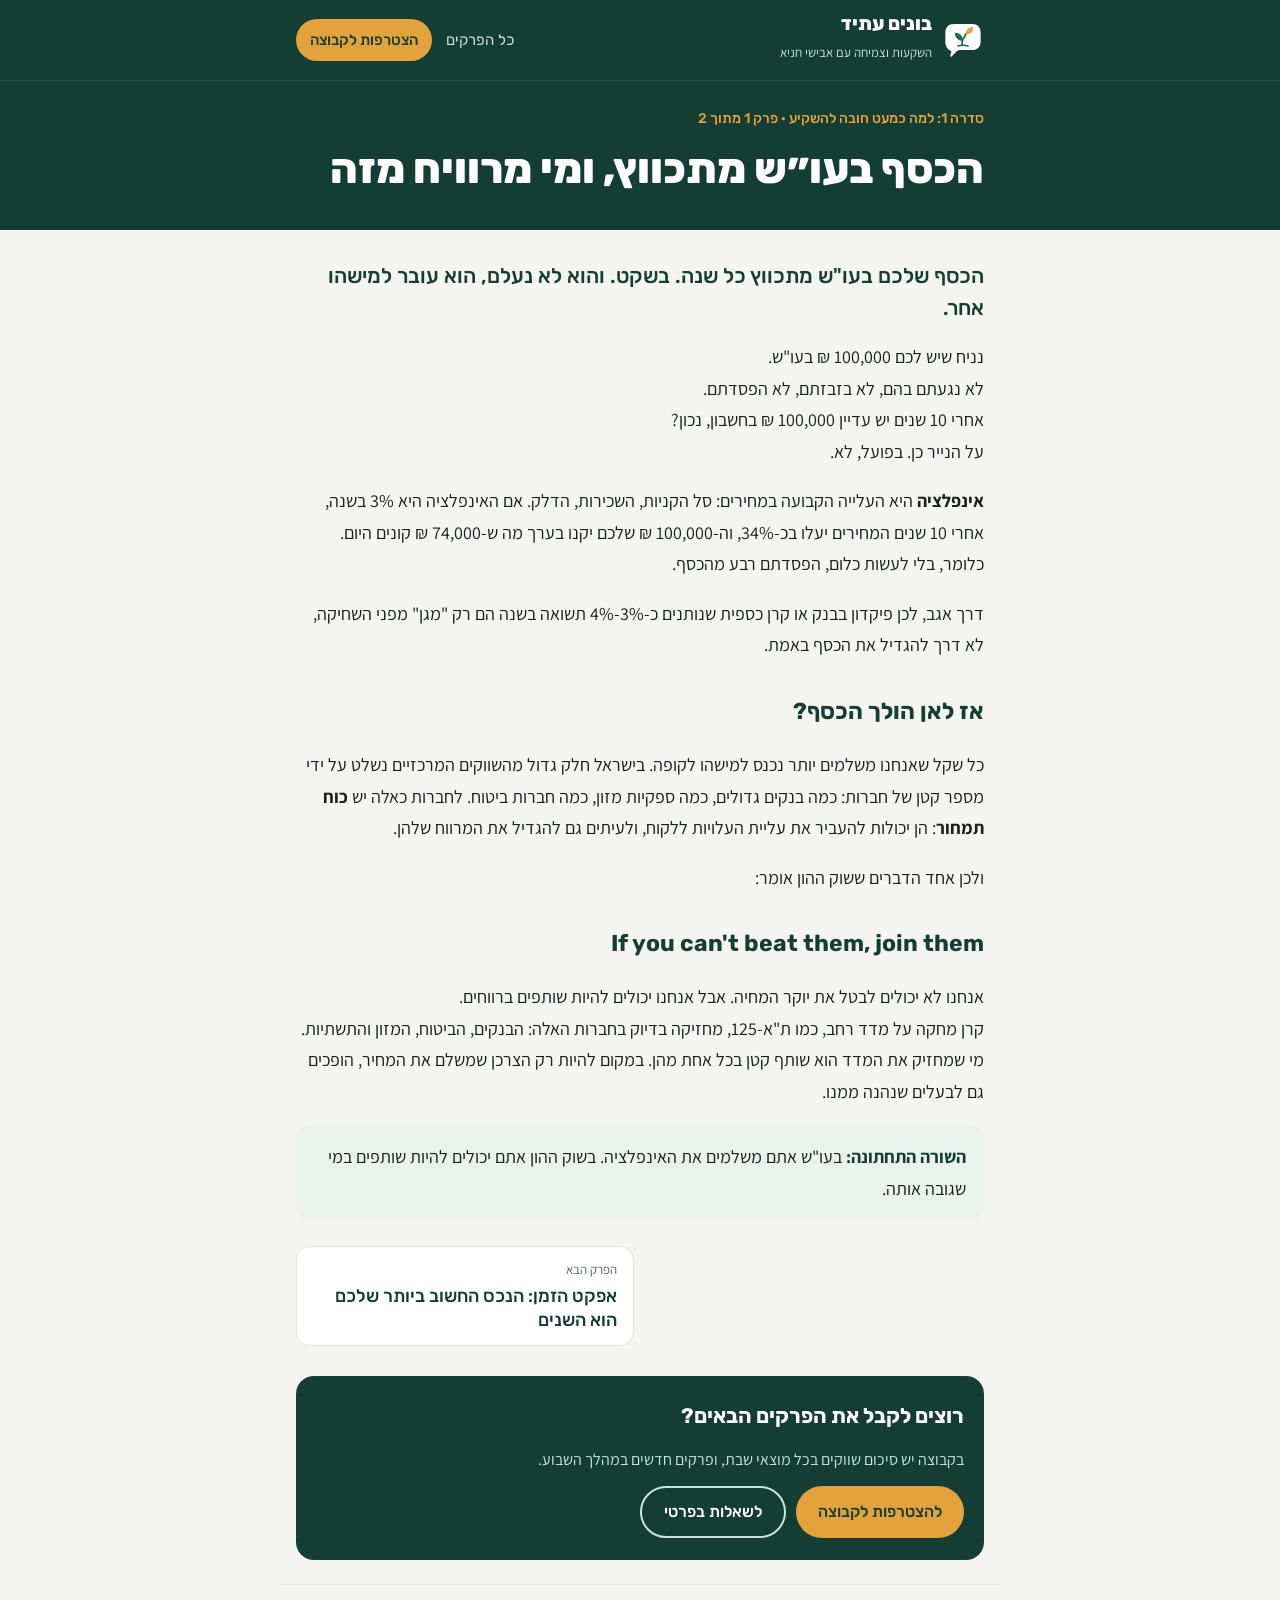
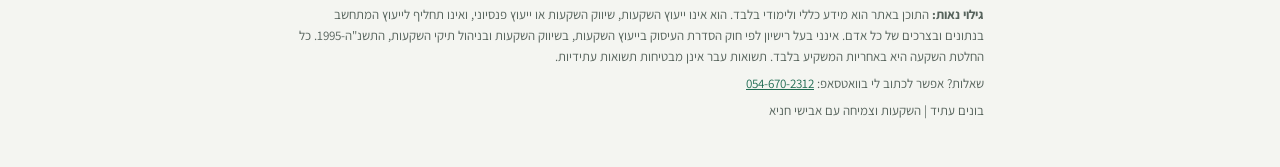
==== posts/1-1.html @ bbe0c1d7 "אתר בונים עתיד: דף בית, 5 סדרות ו-5 פרקים ראשונים Co-Authored-By: Claude Opus 5.5 <noreply@anthropic" ====
<!doctype html>
<html lang="he" dir="rtl">
<head>
<meta charset="utf-8">
<meta name="viewport" content="width=device-width, initial-scale=1">
<title>הכסף בעו״ש מתכווץ, ומי מרוויח מזה | בונים עתיד</title>
<meta name="description" content="כסף שיושב בעו״ש לא שומר על הערך שלו. לאן הוא הולך, ומה הזמן יכול לעשות לו.">
<meta property="og:title" content="הכסף בעו״ש מתכווץ, ומי מרוויח מזה | בונים עתיד">
<meta property="og:description" content="כסף שיושב בעו״ש לא שומר על הערך שלו. לאן הוא הולך, ומה הזמן יכול לעשות לו.">
<link rel="icon" href="../assets/logo.svg" type="image/svg+xml">
<link rel="preconnect" href="https://fonts.googleapis.com">
<link rel="preconnect" href="https://fonts.gstatic.com" crossorigin>
<link rel="stylesheet" href="https://fonts.googleapis.com/css2?family=Rubik:wght@500;700;800&family=Assistant:wght@400;600;700&display=swap">
<link rel="stylesheet" href="../assets/style.css">
</head>
<body>
<header class="site">
  <div class="wrap bar">
    <a class="brand" href="../index.html"><svg class="logo" viewBox="0 0 100 100" aria-hidden="true"><path d="M28 12 H72 C84 12 92 20 92 32 V54 C92 66 84 74 72 74 H44 C40 74 36.5 75.5 33.5 78.5 L23 89 C21.5 90.5 19 89.2 19.6 87.2 L22.5 76.5 C13.5 73.5 8 65 8 54 V32 C8 20 16 12 28 12 Z" fill="#FFFFFF"/><path d="M48.5 63 C47 55 48.5 49 52.5 44 C55 41 56.3 38.5 56.5 35.5" stroke="#1F6B52" stroke-width="4.2" stroke-linecap="round" fill="none"/><path d="M38 64.5 Q50 60.5 62 64.5" stroke="#1F6B52" stroke-width="3.6" stroke-linecap="round" fill="none"/><path d="M49.6 52.5 C44 52.5 36.5 50 32.6 42.5 C30.8 39 30.4 35.5 31.2 32.6 C38 32.4 44.6 35.6 47.9 42 C49.4 45 49.9 48.6 49.6 52.5 Z" fill="#1F6B52"/><path d="M56.4 36.4 C56 30.2 58.8 24.4 64.6 21.2 C67.8 19.5 71.4 18.9 74.2 19.4 C74.7 24.2 73.2 29.2 69.2 32.6 C65.6 35.6 61 36.8 56.4 36.4 Z" fill="#E3A23B"/></svg><span><b>בונים עתיד</b><small>השקעות וצמיחה עם אבישי חניא</small></span></a>
    <nav><a href="../index.html#series">כל הפרקים</a><a class="join" href="https://chat.whatsapp.com/K5WcsUNhc2CIY9REkp1zK6?s=cl&amp;p=a&amp;mlu=4&amp;ilr=4&amp;iam=0">הצטרפות לקבוצה</a></nav>
  </div>
</header>
<section class="hero">
  <div class="wrap">
    <div class="series">סדרה 1: למה כמעט חובה להשקיע · פרק 1 מתוך 2</div>
    <h1>הכסף בעו״ש מתכווץ, ומי מרוויח מזה</h1>
  </div>
</section>
<main class="wrap article">
<p class="lead">הכסף שלכם בעו"ש מתכווץ כל שנה. בשקט. והוא לא נעלם, הוא עובר למישהו אחר.</p>
<p>נניח שיש לכם 100,000 ₪ בעו"ש.<br>לא נגעתם בהם, לא בזבזתם, לא הפסדתם.<br>אחרי 10 שנים יש עדיין 100,000 ₪ בחשבון, נכון?<br>על הנייר כן. בפועל, לא.</p>
<p><strong>אינפלציה</strong> היא העלייה הקבועה במחירים: סל הקניות, השכירות, הדלק. אם האינפלציה היא 3% בשנה, אחרי 10 שנים המחירים יעלו בכ-34%, וה-100,000 ₪ שלכם יקנו בערך מה ש-74,000 ₪ קונים היום.<br>כלומר, בלי לעשות כלום, הפסדתם רבע מהכסף.</p>
<p>דרך אגב, לכן פיקדון בבנק או קרן כספית שנותנים כ-3%-4% תשואה בשנה הם רק "מגן" מפני השחיקה, לא דרך להגדיל את הכסף באמת.</p>
<h2>אז לאן הולך הכסף?</h2>
<p>כל שקל שאנחנו משלמים יותר נכנס למישהו לקופה. בישראל חלק גדול מהשווקים המרכזיים נשלט על ידי מספר קטן של חברות: כמה בנקים גדולים, כמה ספקיות מזון, כמה חברות ביטוח. לחברות כאלה יש <strong>כוח תמחור</strong>: הן יכולות להעביר את עליית העלויות ללקוח, ולעיתים גם להגדיל את המרווח שלהן.</p>
<p>ולכן אחד הדברים ששוק ההון אומר:</p>
<h2>If you can't beat them, join them</h2>
<p>אנחנו לא יכולים לבטל את יוקר המחיה. אבל אנחנו יכולים להיות שותפים ברווחים.<br>קרן מחקה על מדד רחב, כמו ת"א-125, מחזיקה בדיוק בחברות האלה: הבנקים, הביטוח, המזון והתשתיות. מי שמחזיק את המדד הוא שותף קטן בכל אחת מהן. במקום להיות רק הצרכן שמשלם את המחיר, הופכים גם לבעלים שנהנה ממנו.</p>
<p class="bottom"><strong>השורה התחתונה:</strong> בעו"ש אתם משלמים את האינפלציה. בשוק ההון אתם יכולים להיות שותפים במי שגובה אותה.</p>
<nav class="chap"><a class="next" href="1-2.html"><span>הפרק הבא</span><b>אפקט הזמן: הנכס החשוב ביותר שלכם הוא השנים</b></a></nav>
<section class="cta">
  <h3>רוצים לקבל את הפרקים הבאים?</h3>
  <p>בקבוצה יש סיכום שווקים בכל מוצאי שבת, ופרקים חדשים במהלך השבוע.</p>
  <div class="btns">
    <a class="btn p" href="https://chat.whatsapp.com/K5WcsUNhc2CIY9REkp1zK6?s=cl&amp;p=a&amp;mlu=4&amp;ilr=4&amp;iam=0">להצטרפות לקבוצה</a>
    <a class="btn s" href="https://wa.me/972546702312">לשאלות בפרטי</a>
  </div>
</section>
</main>
<footer class="site">
  <div class="wrap">
    <p><b>גילוי נאות:</b> התוכן באתר הוא מידע כללי ולימודי בלבד. הוא אינו ייעוץ השקעות, שיווק השקעות או ייעוץ פנסיוני, ואינו תחליף לייעוץ המתחשב בנתונים ובצרכים של כל אדם. אינני בעל רישיון לפי חוק הסדרת העיסוק בייעוץ השקעות, בשיווק השקעות ובניהול תיקי השקעות, התשנ"ה-1995. כל החלטת השקעה היא באחריות המשקיע בלבד. תשואות עבר אינן מבטיחות תשואות עתידיות.</p>
    <p>שאלות? אפשר לכתוב לי בוואטסאפ: <a href="https://wa.me/972546702312">054-670-2312</a></p>
    <p>בונים עתיד | השקעות וצמיחה עם אבישי חניא</p>
  </div>
</footer>
</body>
</html>
---- assets/style.css ----
/* בונים עתיד – עיצוב האתר. עמודה אחת לקריאה, פס מותג כהה למעלה, צבעי ירוק-ענבר. */
:root{
  --bg:#F4F5F1; --surface:#FFFFFF; --ink:#16211C; --muted:#56635C; --line:#DFE5E0;
  --brand:#1F6B52; --brand-deep:#143D33; --amber:#E3A23B; --mint:#EAF2EE;
  --band:#143D33; --band-ink:#FFFFFF; --band-soft:#C9E5D8;
  --f-display:'Rubik','Assistant',system-ui,sans-serif; --f-body:'Assistant','Rubik',system-ui,sans-serif;
}
@media (prefers-color-scheme: dark){:root{
  --bg:#0F1915; --surface:#16231E; --ink:#E6EEEA; --muted:#A1B1A9; --line:#29382F;
  --brand:#6CC39C; --brand-deep:#D3EBDF; --mint:#1B3029; --band:#0B2A21; --band-ink:#F3F7F5; --band-soft:#A9CFBE;
  color-scheme:dark}}
*{box-sizing:border-box}
html{scroll-behavior:smooth}
body{margin:0;background:var(--bg);color:var(--ink);font-family:var(--f-body);font-size:18px;line-height:1.75}
a{color:var(--brand)}
a:focus-visible{outline:2px solid var(--amber);outline-offset:3px}
.wrap{max-width:720px;margin:0 auto;padding-left:max(16px,env(safe-area-inset-left,0px));padding-right:max(16px,env(safe-area-inset-right,0px))}

/* header */
header.site{background:var(--band);color:var(--band-ink)}
.bar{display:flex;align-items:center;justify-content:space-between;gap:12px;flex-wrap:wrap;padding-block:14px}
.brand{display:flex;align-items:center;gap:10px;color:var(--band-ink);text-decoration:none}
.brand .logo{width:42px;height:42px;flex-shrink:0}
.brand b{display:block;font-family:var(--f-display);font-weight:800;font-size:19px;line-height:1.1}
.brand small{font-size:13px;color:var(--band-soft)}
header nav{display:flex;gap:14px;align-items:center;font-family:var(--f-display);font-size:15px}
header nav a{color:var(--band-soft);text-decoration:none}
header nav a.join{background:var(--amber);color:#143D33;padding:8px 14px;border-radius:999px;font-weight:500}

/* hero */
.hero{background:var(--band);color:var(--band-ink);border-top:1px solid rgba(255,255,255,.08)}
.hero .wrap{padding-block:26px 36px;display:flex;flex-direction:column;gap:12px}
.hero h1{margin:0;font-family:var(--f-display);font-weight:800;font-size:clamp(28px,6vw,42px);line-height:1.2;text-wrap:balance}
.hero .series{font-family:var(--f-display);font-weight:500;font-size:14px;color:var(--amber)}
.hero .dek{margin:0;font-size:20px;color:var(--band-soft);max-width:600px}
.hero.home .wrap{padding-block:40px 48px}

/* article */
main.wrap{padding-block:30px 24px;display:flex;flex-direction:column;gap:18px}
.article p{margin:0}
.article h2{margin:12px 0 0;font-family:var(--f-display);font-weight:700;font-size:23px;color:var(--brand-deep);text-wrap:balance}
.bottom{background:var(--mint);border-radius:14px;padding:16px 18px}
.bottom strong{color:var(--brand-deep)}
.lead{font-family:var(--f-display);font-weight:500;font-size:21px;line-height:1.5;color:var(--brand-deep)}
.note{font-size:14px;color:var(--muted);line-height:1.6}

/* chapter nav */
nav.chap{display:grid;grid-template-columns:repeat(2,minmax(0,1fr));gap:12px;margin-top:8px}
nav.chap a{display:flex;flex-direction:column;gap:2px;background:var(--surface);border:1px solid var(--line);border-radius:14px;padding:12px 16px;text-decoration:none;color:var(--ink);min-height:48px}
nav.chap a:hover{border-color:var(--brand)}
nav.chap span{font-size:13px;color:var(--muted)}
nav.chap b{font-family:var(--f-display);font-weight:500;color:var(--brand-deep);line-height:1.35}
nav.chap .next{grid-column:2}

/* buttons + cta */
.btns{display:flex;flex-wrap:wrap;gap:10px}
.btn{display:inline-flex;align-items:center;justify-content:center;min-height:48px;padding:10px 22px;border-radius:999px;font-family:var(--f-display);font-weight:500;font-size:16px;text-decoration:none}
.btn.p{background:var(--amber);color:#143D33}
.btn.s{border:2px solid var(--band-soft);color:var(--band-ink)}
.btn:hover{filter:brightness(1.08)}
.cta{background:var(--band);color:var(--band-ink);border-radius:18px;padding:22px 20px;display:flex;flex-direction:column;gap:12px;margin-top:12px}
.cta h3{margin:0;font-family:var(--f-display);font-size:21px}
.cta p{margin:0;color:var(--band-soft);font-size:16px}

/* home */
.about h2,.series-list>h2{margin:0 0 8px;font-family:var(--f-display);font-size:24px;color:var(--brand-deep)}
.about p{margin:0}
.series-list{display:flex;flex-direction:column;gap:16px;scroll-margin-top:16px}
.series-card{background:var(--surface);border:1px solid var(--line);border-radius:20px;padding:20px 18px;display:flex;flex-direction:column;gap:12px}
.sh{display:flex;gap:14px;align-items:flex-start}
.sh .num{flex-shrink:0;width:44px;height:44px;border-radius:14px;background:var(--brand);color:#fff;display:flex;align-items:center;justify-content:center;font-family:var(--f-display);font-weight:800;font-size:20px}
.sh h2{margin:0;font-family:var(--f-display);font-size:22px;color:var(--brand-deep);line-height:1.3}
.sh p{margin:2px 0 0;color:var(--muted);font-size:16px}
.series-card ul{list-style:none;margin:0;padding:0;display:flex;flex-direction:column;gap:8px}
.series-card li a,.series-card li.soon{display:flex;align-items:center;gap:10px;padding:10px 14px;border-radius:12px;background:var(--bg);border:1px solid var(--line);min-height:48px;font-family:var(--f-display);font-weight:500;font-size:16px;text-decoration:none;color:var(--brand-deep)}
.series-card li a:hover{border-color:var(--brand)}
.series-card li.soon{color:var(--muted)}
.series-card .n{flex-shrink:0;color:var(--brand);font-weight:700;min-width:28px}
.tag{margin-inline-start:auto;flex-shrink:0;font-family:var(--f-body);font-size:13px;font-weight:600;padding:2px 10px;border-radius:999px;background:var(--line);color:var(--muted)}
.tag.pub{background:var(--brand);color:#fff}

/* footer */
footer.site .wrap{padding-block:20px 40px;font-size:13px;color:var(--muted);line-height:1.6;border-top:1px solid var(--line)}
footer.site p{margin:0 0 6px}

@media (max-width:520px){
  body{font-size:17px}
  header nav a:not(.join){display:none}
  nav.chap{grid-template-columns:minmax(0,1fr)}
  nav.chap .next{grid-column:auto}
}
@media (prefers-reduced-motion:reduce){html{scroll-behavior:auto}}
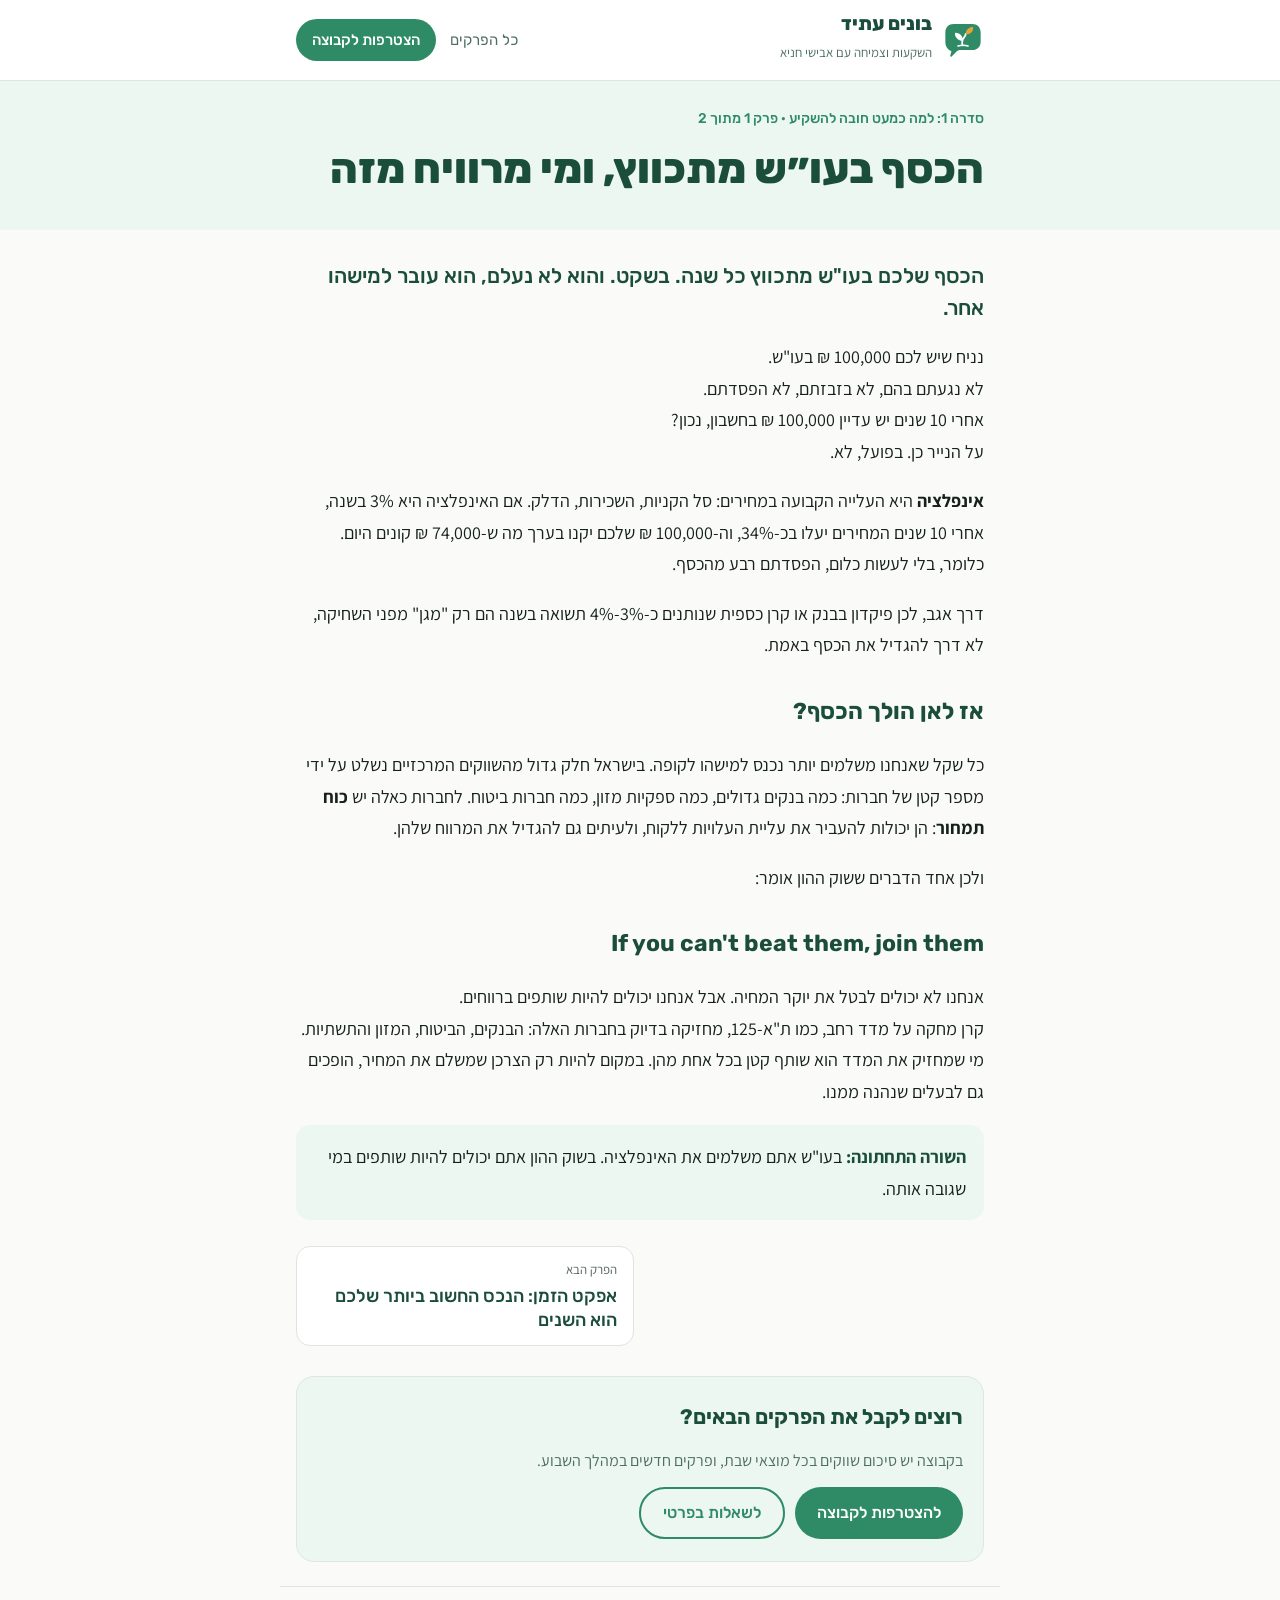
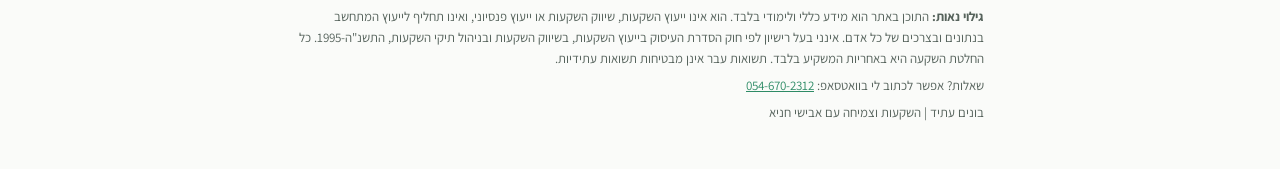
==== commit 78b6ea60: "עיצוב בהיר ונקי יותר Co-Authored-By: Claude Opus 5.5 <noreply@anthropic.com> Claude-Session: https:/" ====
--- a/posts/1-1.html
+++ b/posts/1-1.html
@@ -16,7 +16,7 @@
 <body>
 <header class="site">
   <div class="wrap bar">
-    <a class="brand" href="../index.html"><svg class="logo" viewBox="0 0 100 100" aria-hidden="true"><path d="M28 12 H72 C84 12 92 20 92 32 V54 C92 66 84 74 72 74 H44 C40 74 36.5 75.5 33.5 78.5 L23 89 C21.5 90.5 19 89.2 19.6 87.2 L22.5 76.5 C13.5 73.5 8 65 8 54 V32 C8 20 16 12 28 12 Z" fill="#FFFFFF"/><path d="M48.5 63 C47 55 48.5 49 52.5 44 C55 41 56.3 38.5 56.5 35.5" stroke="#1F6B52" stroke-width="4.2" stroke-linecap="round" fill="none"/><path d="M38 64.5 Q50 60.5 62 64.5" stroke="#1F6B52" stroke-width="3.6" stroke-linecap="round" fill="none"/><path d="M49.6 52.5 C44 52.5 36.5 50 32.6 42.5 C30.8 39 30.4 35.5 31.2 32.6 C38 32.4 44.6 35.6 47.9 42 C49.4 45 49.9 48.6 49.6 52.5 Z" fill="#1F6B52"/><path d="M56.4 36.4 C56 30.2 58.8 24.4 64.6 21.2 C67.8 19.5 71.4 18.9 74.2 19.4 C74.7 24.2 73.2 29.2 69.2 32.6 C65.6 35.6 61 36.8 56.4 36.4 Z" fill="#E3A23B"/></svg><span><b>בונים עתיד</b><small>השקעות וצמיחה עם אבישי חניא</small></span></a>
+    <a class="brand" href="../index.html"><svg class="logo" viewBox="0 0 100 100" aria-hidden="true"><path d="M28 12 H72 C84 12 92 20 92 32 V54 C92 66 84 74 72 74 H44 C40 74 36.5 75.5 33.5 78.5 L23 89 C21.5 90.5 19 89.2 19.6 87.2 L22.5 76.5 C13.5 73.5 8 65 8 54 V32 C8 20 16 12 28 12 Z" fill="#2E8B66"/><path d="M48.5 63 C47 55 48.5 49 52.5 44 C55 41 56.3 38.5 56.5 35.5" stroke="#FFFFFF" stroke-width="4.2" stroke-linecap="round" fill="none"/><path d="M38 64.5 Q50 60.5 62 64.5" stroke="#FFFFFF" stroke-width="3.6" stroke-linecap="round" fill="none"/><path d="M49.6 52.5 C44 52.5 36.5 50 32.6 42.5 C30.8 39 30.4 35.5 31.2 32.6 C38 32.4 44.6 35.6 47.9 42 C49.4 45 49.9 48.6 49.6 52.5 Z" fill="#FFFFFF"/><path d="M56.4 36.4 C56 30.2 58.8 24.4 64.6 21.2 C67.8 19.5 71.4 18.9 74.2 19.4 C74.7 24.2 73.2 29.2 69.2 32.6 C65.6 35.6 61 36.8 56.4 36.4 Z" fill="#E3A23B"/></svg><span><b>בונים עתיד</b><small>השקעות וצמיחה עם אבישי חניא</small></span></a>
     <nav><a href="../index.html#series">כל הפרקים</a><a class="join" href="https://chat.whatsapp.com/K5WcsUNhc2CIY9REkp1zK6?s=cl&amp;p=a&amp;mlu=4&amp;ilr=4&amp;iam=0">הצטרפות לקבוצה</a></nav>
   </div>
 </header>
--- a/assets/style.css
+++ b/assets/style.css
@@ -1,13 +1,13 @@
 /* בונים עתיד – עיצוב האתר. עמודה אחת לקריאה, פס מותג כהה למעלה, צבעי ירוק-ענבר. */
 :root{
-  --bg:#F4F5F1; --surface:#FFFFFF; --ink:#16211C; --muted:#56635C; --line:#DFE5E0;
-  --brand:#1F6B52; --brand-deep:#143D33; --amber:#E3A23B; --mint:#EAF2EE;
-  --band:#143D33; --band-ink:#FFFFFF; --band-soft:#C9E5D8;
+  --bg:#FAFBF9; --surface:#FFFFFF; --ink:#16211C; --muted:#56635C; --line:#DFE5E0;
+  --brand:#2E8B66; --brand-deep:#1B4D3B; --amber:#E3A23B; --mint:#EDF7F1;
+  --band:#EDF7F1; --band-ink:#1B4D3B; --band-soft:#4E6E62; --head:#FFFFFF;
   --f-display:'Rubik','Assistant',system-ui,sans-serif; --f-body:'Assistant','Rubik',system-ui,sans-serif;
 }
 @media (prefers-color-scheme: dark){:root{
   --bg:#0F1915; --surface:#16231E; --ink:#E6EEEA; --muted:#A1B1A9; --line:#29382F;
-  --brand:#6CC39C; --brand-deep:#D3EBDF; --mint:#1B3029; --band:#0B2A21; --band-ink:#F3F7F5; --band-soft:#A9CFBE;
+  --brand:#6CC39C; --brand-deep:#D3EBDF; --mint:#1B3029; --band:#13241E; --band-ink:#E6F2EC; --band-soft:#A9CFBE; --head:#16231E;
   color-scheme:dark}}
 *{box-sizing:border-box}
 html{scroll-behavior:smooth}
@@ -17,7 +17,7 @@
 .wrap{max-width:720px;margin:0 auto;padding-left:max(16px,env(safe-area-inset-left,0px));padding-right:max(16px,env(safe-area-inset-right,0px))}
 
 /* header */
-header.site{background:var(--band);color:var(--band-ink)}
+header.site{background:var(--head);color:var(--band-ink);border-bottom:1px solid var(--line)}
 .bar{display:flex;align-items:center;justify-content:space-between;gap:12px;flex-wrap:wrap;padding-block:14px}
 .brand{display:flex;align-items:center;gap:10px;color:var(--band-ink);text-decoration:none}
 .brand .logo{width:42px;height:42px;flex-shrink:0}
@@ -25,13 +25,14 @@
 .brand small{font-size:13px;color:var(--band-soft)}
 header nav{display:flex;gap:14px;align-items:center;font-family:var(--f-display);font-size:15px}
 header nav a{color:var(--band-soft);text-decoration:none}
-header nav a.join{background:var(--amber);color:#143D33;padding:8px 14px;border-radius:999px;font-weight:500}
+header nav a:hover{color:var(--brand)}
+header nav a.join{background:var(--brand);color:#fff;padding:8px 16px;border-radius:999px;font-weight:500}
 
 /* hero */
-.hero{background:var(--band);color:var(--band-ink);border-top:1px solid rgba(255,255,255,.08)}
+.hero{background:var(--band);color:var(--band-ink)}
 .hero .wrap{padding-block:26px 36px;display:flex;flex-direction:column;gap:12px}
 .hero h1{margin:0;font-family:var(--f-display);font-weight:800;font-size:clamp(28px,6vw,42px);line-height:1.2;text-wrap:balance}
-.hero .series{font-family:var(--f-display);font-weight:500;font-size:14px;color:var(--amber)}
+.hero .series{font-family:var(--f-display);font-weight:500;font-size:14px;color:var(--brand)}
 .hero .dek{margin:0;font-size:20px;color:var(--band-soft);max-width:600px}
 .hero.home .wrap{padding-block:40px 48px}
 
@@ -55,10 +56,10 @@
 /* buttons + cta */
 .btns{display:flex;flex-wrap:wrap;gap:10px}
 .btn{display:inline-flex;align-items:center;justify-content:center;min-height:48px;padding:10px 22px;border-radius:999px;font-family:var(--f-display);font-weight:500;font-size:16px;text-decoration:none}
-.btn.p{background:var(--amber);color:#143D33}
-.btn.s{border:2px solid var(--band-soft);color:var(--band-ink)}
+.btn.p{background:var(--brand);color:#fff}
+.btn.s{border:2px solid var(--brand);color:var(--brand)}
 .btn:hover{filter:brightness(1.08)}
-.cta{background:var(--band);color:var(--band-ink);border-radius:18px;padding:22px 20px;display:flex;flex-direction:column;gap:12px;margin-top:12px}
+.cta{background:var(--band);color:var(--band-ink);border:1px solid var(--line);border-radius:18px;padding:22px 20px;display:flex;flex-direction:column;gap:12px;margin-top:12px}
 .cta h3{margin:0;font-family:var(--f-display);font-size:21px}
 .cta p{margin:0;color:var(--band-soft);font-size:16px}
 
@@ -66,9 +67,9 @@
 .about h2,.series-list>h2{margin:0 0 8px;font-family:var(--f-display);font-size:24px;color:var(--brand-deep)}
 .about p{margin:0}
 .series-list{display:flex;flex-direction:column;gap:16px;scroll-margin-top:16px}
-.series-card{background:var(--surface);border:1px solid var(--line);border-radius:20px;padding:20px 18px;display:flex;flex-direction:column;gap:12px}
+.series-card{background:var(--surface);border:1px solid var(--line);border-radius:20px;box-shadow:0 1px 2px rgba(27,77,59,.04);padding:20px 18px;display:flex;flex-direction:column;gap:12px}
 .sh{display:flex;gap:14px;align-items:flex-start}
-.sh .num{flex-shrink:0;width:44px;height:44px;border-radius:14px;background:var(--brand);color:#fff;display:flex;align-items:center;justify-content:center;font-family:var(--f-display);font-weight:800;font-size:20px}
+.sh .num{flex-shrink:0;width:44px;height:44px;border-radius:14px;background:var(--mint);color:var(--brand)!important;color:#fff;display:flex;align-items:center;justify-content:center;font-family:var(--f-display);font-weight:800;font-size:20px}
 .sh h2{margin:0;font-family:var(--f-display);font-size:22px;color:var(--brand-deep);line-height:1.3}
 .sh p{margin:2px 0 0;color:var(--muted);font-size:16px}
 .series-card ul{list-style:none;margin:0;padding:0;display:flex;flex-direction:column;gap:8px}
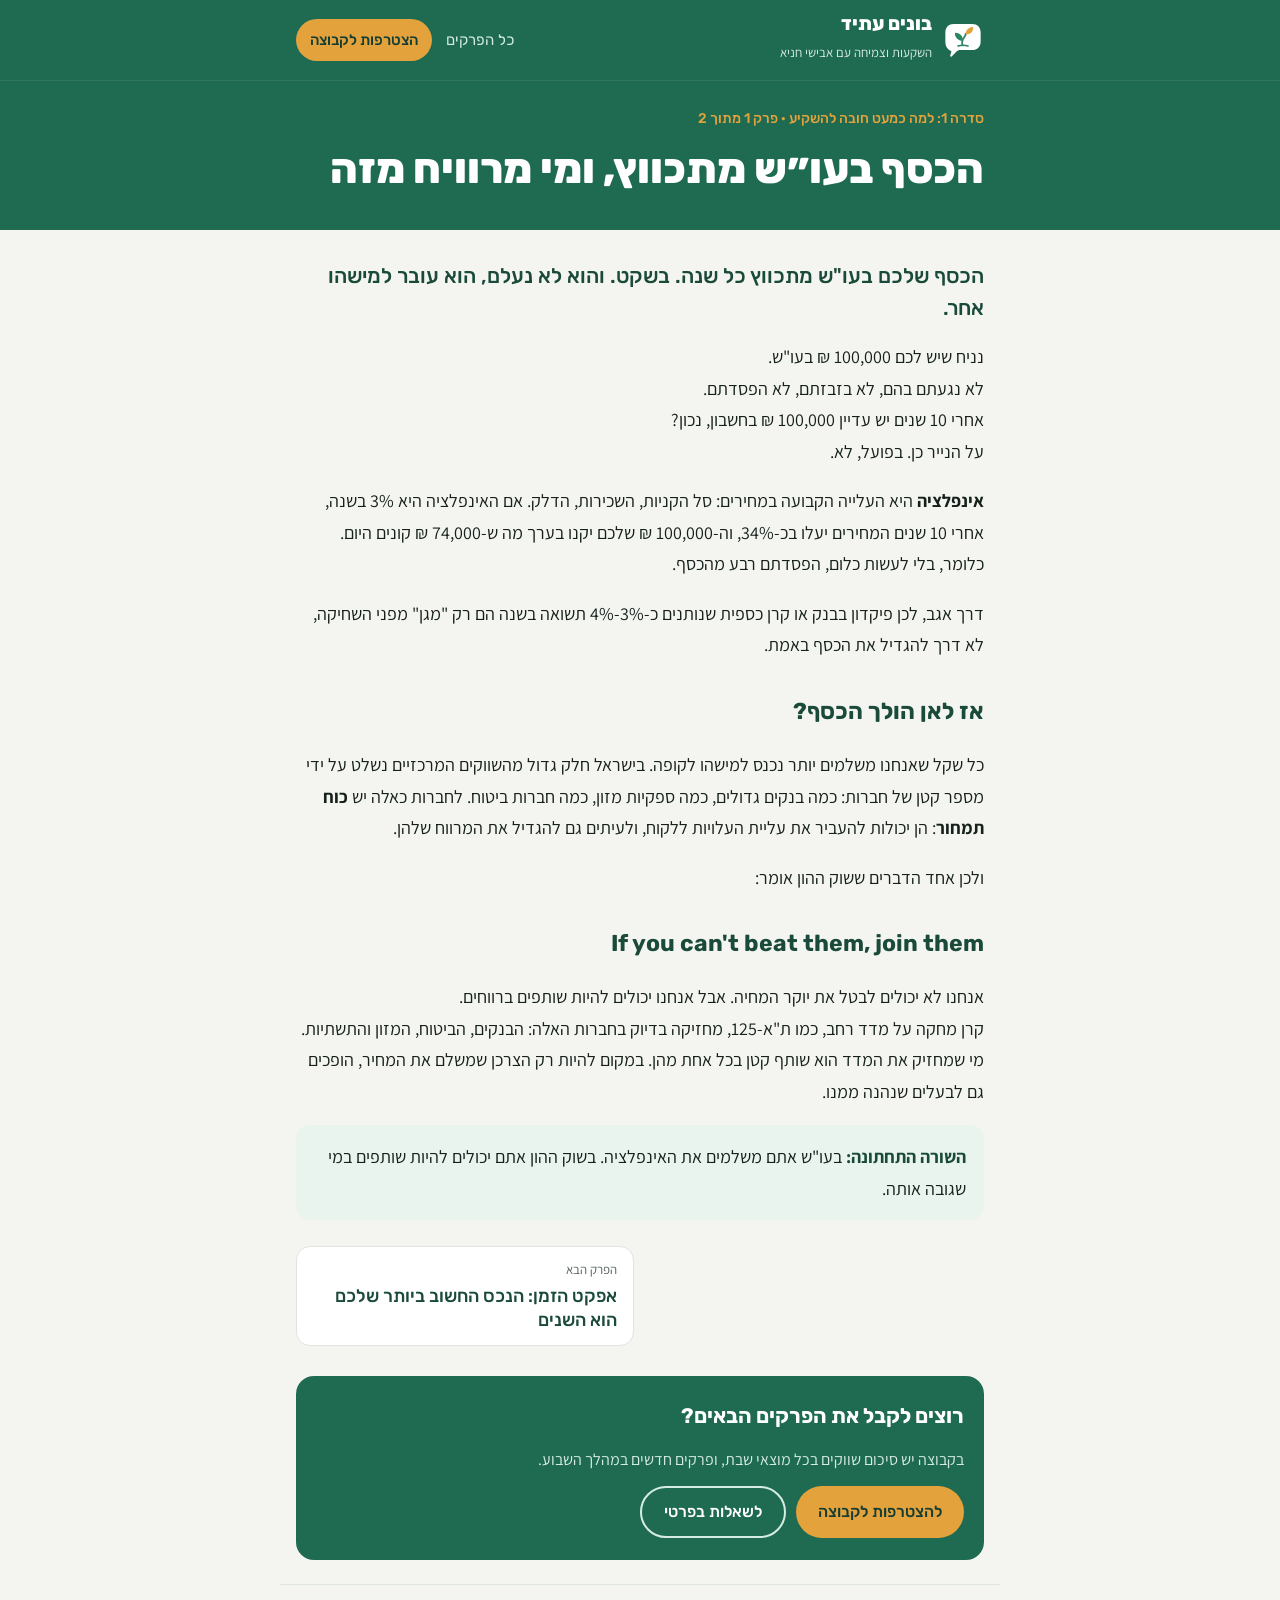
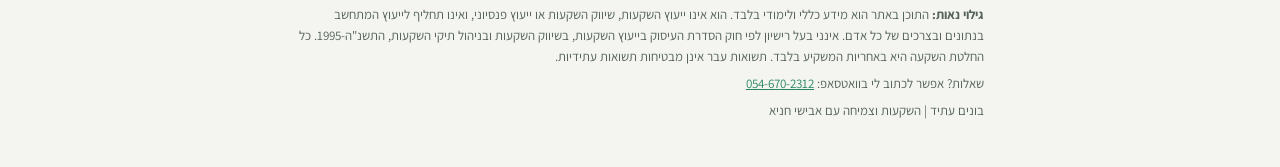
==== commit 8ac7c8fd: "חזרה לעיצוב הקודם עם ירוק בהיר יותר Co-Authored-By: Claude Opus 5.5 <noreply@anthropic.com> Claude-S" ====
--- a/posts/1-1.html
+++ b/posts/1-1.html
@@ -16,7 +16,7 @@
 <body>
 <header class="site">
   <div class="wrap bar">
-    <a class="brand" href="../index.html"><svg class="logo" viewBox="0 0 100 100" aria-hidden="true"><path d="M28 12 H72 C84 12 92 20 92 32 V54 C92 66 84 74 72 74 H44 C40 74 36.5 75.5 33.5 78.5 L23 89 C21.5 90.5 19 89.2 19.6 87.2 L22.5 76.5 C13.5 73.5 8 65 8 54 V32 C8 20 16 12 28 12 Z" fill="#2E8B66"/><path d="M48.5 63 C47 55 48.5 49 52.5 44 C55 41 56.3 38.5 56.5 35.5" stroke="#FFFFFF" stroke-width="4.2" stroke-linecap="round" fill="none"/><path d="M38 64.5 Q50 60.5 62 64.5" stroke="#FFFFFF" stroke-width="3.6" stroke-linecap="round" fill="none"/><path d="M49.6 52.5 C44 52.5 36.5 50 32.6 42.5 C30.8 39 30.4 35.5 31.2 32.6 C38 32.4 44.6 35.6 47.9 42 C49.4 45 49.9 48.6 49.6 52.5 Z" fill="#FFFFFF"/><path d="M56.4 36.4 C56 30.2 58.8 24.4 64.6 21.2 C67.8 19.5 71.4 18.9 74.2 19.4 C74.7 24.2 73.2 29.2 69.2 32.6 C65.6 35.6 61 36.8 56.4 36.4 Z" fill="#E3A23B"/></svg><span><b>בונים עתיד</b><small>השקעות וצמיחה עם אבישי חניא</small></span></a>
+    <a class="brand" href="../index.html"><svg class="logo" viewBox="0 0 100 100" aria-hidden="true"><path d="M28 12 H72 C84 12 92 20 92 32 V54 C92 66 84 74 72 74 H44 C40 74 36.5 75.5 33.5 78.5 L23 89 C21.5 90.5 19 89.2 19.6 87.2 L22.5 76.5 C13.5 73.5 8 65 8 54 V32 C8 20 16 12 28 12 Z" fill="#FFFFFF"/><path d="M48.5 63 C47 55 48.5 49 52.5 44 C55 41 56.3 38.5 56.5 35.5" stroke="#2A8562" stroke-width="4.2" stroke-linecap="round" fill="none"/><path d="M38 64.5 Q50 60.5 62 64.5" stroke="#2A8562" stroke-width="3.6" stroke-linecap="round" fill="none"/><path d="M49.6 52.5 C44 52.5 36.5 50 32.6 42.5 C30.8 39 30.4 35.5 31.2 32.6 C38 32.4 44.6 35.6 47.9 42 C49.4 45 49.9 48.6 49.6 52.5 Z" fill="#2A8562"/><path d="M56.4 36.4 C56 30.2 58.8 24.4 64.6 21.2 C67.8 19.5 71.4 18.9 74.2 19.4 C74.7 24.2 73.2 29.2 69.2 32.6 C65.6 35.6 61 36.8 56.4 36.4 Z" fill="#E3A23B"/></svg><span><b>בונים עתיד</b><small>השקעות וצמיחה עם אבישי חניא</small></span></a>
     <nav><a href="../index.html#series">כל הפרקים</a><a class="join" href="https://chat.whatsapp.com/K5WcsUNhc2CIY9REkp1zK6?s=cl&amp;p=a&amp;mlu=4&amp;ilr=4&amp;iam=0">הצטרפות לקבוצה</a></nav>
   </div>
 </header>
--- a/assets/style.css
+++ b/assets/style.css
@@ -1,13 +1,13 @@
 /* בונים עתיד – עיצוב האתר. עמודה אחת לקריאה, פס מותג כהה למעלה, צבעי ירוק-ענבר. */
 :root{
-  --bg:#FAFBF9; --surface:#FFFFFF; --ink:#16211C; --muted:#56635C; --line:#DFE5E0;
-  --brand:#2E8B66; --brand-deep:#1B4D3B; --amber:#E3A23B; --mint:#EDF7F1;
-  --band:#EDF7F1; --band-ink:#1B4D3B; --band-soft:#4E6E62; --head:#FFFFFF;
+  --bg:#F4F5F1; --surface:#FFFFFF; --ink:#16211C; --muted:#56635C; --line:#DFE5E0;
+  --brand:#2A8562; --brand-deep:#1A4A3A; --amber:#E3A23B; --mint:#EAF4EE;
+  --band:#1F6B52; --band-ink:#FFFFFF; --band-soft:#D6ECE2;
   --f-display:'Rubik','Assistant',system-ui,sans-serif; --f-body:'Assistant','Rubik',system-ui,sans-serif;
 }
 @media (prefers-color-scheme: dark){:root{
   --bg:#0F1915; --surface:#16231E; --ink:#E6EEEA; --muted:#A1B1A9; --line:#29382F;
-  --brand:#6CC39C; --brand-deep:#D3EBDF; --mint:#1B3029; --band:#13241E; --band-ink:#E6F2EC; --band-soft:#A9CFBE; --head:#16231E;
+  --brand:#6CC39C; --brand-deep:#D3EBDF; --mint:#1B3029; --band:#0B2A21; --band-ink:#F3F7F5; --band-soft:#A9CFBE;
   color-scheme:dark}}
 *{box-sizing:border-box}
 html{scroll-behavior:smooth}
@@ -17,7 +17,7 @@
 .wrap{max-width:720px;margin:0 auto;padding-left:max(16px,env(safe-area-inset-left,0px));padding-right:max(16px,env(safe-area-inset-right,0px))}
 
 /* header */
-header.site{background:var(--head);color:var(--band-ink);border-bottom:1px solid var(--line)}
+header.site{background:var(--band);color:var(--band-ink)}
 .bar{display:flex;align-items:center;justify-content:space-between;gap:12px;flex-wrap:wrap;padding-block:14px}
 .brand{display:flex;align-items:center;gap:10px;color:var(--band-ink);text-decoration:none}
 .brand .logo{width:42px;height:42px;flex-shrink:0}
@@ -25,14 +25,13 @@
 .brand small{font-size:13px;color:var(--band-soft)}
 header nav{display:flex;gap:14px;align-items:center;font-family:var(--f-display);font-size:15px}
 header nav a{color:var(--band-soft);text-decoration:none}
-header nav a:hover{color:var(--brand)}
-header nav a.join{background:var(--brand);color:#fff;padding:8px 16px;border-radius:999px;font-weight:500}
+header nav a.join{background:var(--amber);color:#143D33;padding:8px 14px;border-radius:999px;font-weight:500}
 
 /* hero */
-.hero{background:var(--band);color:var(--band-ink)}
+.hero{background:var(--band);color:var(--band-ink);border-top:1px solid rgba(255,255,255,.08)}
 .hero .wrap{padding-block:26px 36px;display:flex;flex-direction:column;gap:12px}
 .hero h1{margin:0;font-family:var(--f-display);font-weight:800;font-size:clamp(28px,6vw,42px);line-height:1.2;text-wrap:balance}
-.hero .series{font-family:var(--f-display);font-weight:500;font-size:14px;color:var(--brand)}
+.hero .series{font-family:var(--f-display);font-weight:500;font-size:14px;color:var(--amber)}
 .hero .dek{margin:0;font-size:20px;color:var(--band-soft);max-width:600px}
 .hero.home .wrap{padding-block:40px 48px}
 
@@ -56,10 +55,10 @@
 /* buttons + cta */
 .btns{display:flex;flex-wrap:wrap;gap:10px}
 .btn{display:inline-flex;align-items:center;justify-content:center;min-height:48px;padding:10px 22px;border-radius:999px;font-family:var(--f-display);font-weight:500;font-size:16px;text-decoration:none}
-.btn.p{background:var(--brand);color:#fff}
-.btn.s{border:2px solid var(--brand);color:var(--brand)}
+.btn.p{background:var(--amber);color:#143D33}
+.btn.s{border:2px solid var(--band-soft);color:var(--band-ink)}
 .btn:hover{filter:brightness(1.08)}
-.cta{background:var(--band);color:var(--band-ink);border:1px solid var(--line);border-radius:18px;padding:22px 20px;display:flex;flex-direction:column;gap:12px;margin-top:12px}
+.cta{background:var(--band);color:var(--band-ink);border-radius:18px;padding:22px 20px;display:flex;flex-direction:column;gap:12px;margin-top:12px}
 .cta h3{margin:0;font-family:var(--f-display);font-size:21px}
 .cta p{margin:0;color:var(--band-soft);font-size:16px}
 
@@ -67,9 +66,9 @@
 .about h2,.series-list>h2{margin:0 0 8px;font-family:var(--f-display);font-size:24px;color:var(--brand-deep)}
 .about p{margin:0}
 .series-list{display:flex;flex-direction:column;gap:16px;scroll-margin-top:16px}
-.series-card{background:var(--surface);border:1px solid var(--line);border-radius:20px;box-shadow:0 1px 2px rgba(27,77,59,.04);padding:20px 18px;display:flex;flex-direction:column;gap:12px}
+.series-card{background:var(--surface);border:1px solid var(--line);border-radius:20px;padding:20px 18px;display:flex;flex-direction:column;gap:12px}
 .sh{display:flex;gap:14px;align-items:flex-start}
-.sh .num{flex-shrink:0;width:44px;height:44px;border-radius:14px;background:var(--mint);color:var(--brand)!important;color:#fff;display:flex;align-items:center;justify-content:center;font-family:var(--f-display);font-weight:800;font-size:20px}
+.sh .num{flex-shrink:0;width:44px;height:44px;border-radius:14px;background:var(--brand);color:#fff;display:flex;align-items:center;justify-content:center;font-family:var(--f-display);font-weight:800;font-size:20px}
 .sh h2{margin:0;font-family:var(--f-display);font-size:22px;color:var(--brand-deep);line-height:1.3}
 .sh p{margin:2px 0 0;color:var(--muted);font-size:16px}
 .series-card ul{list-style:none;margin:0;padding:0;display:flex;flex-direction:column;gap:8px}
